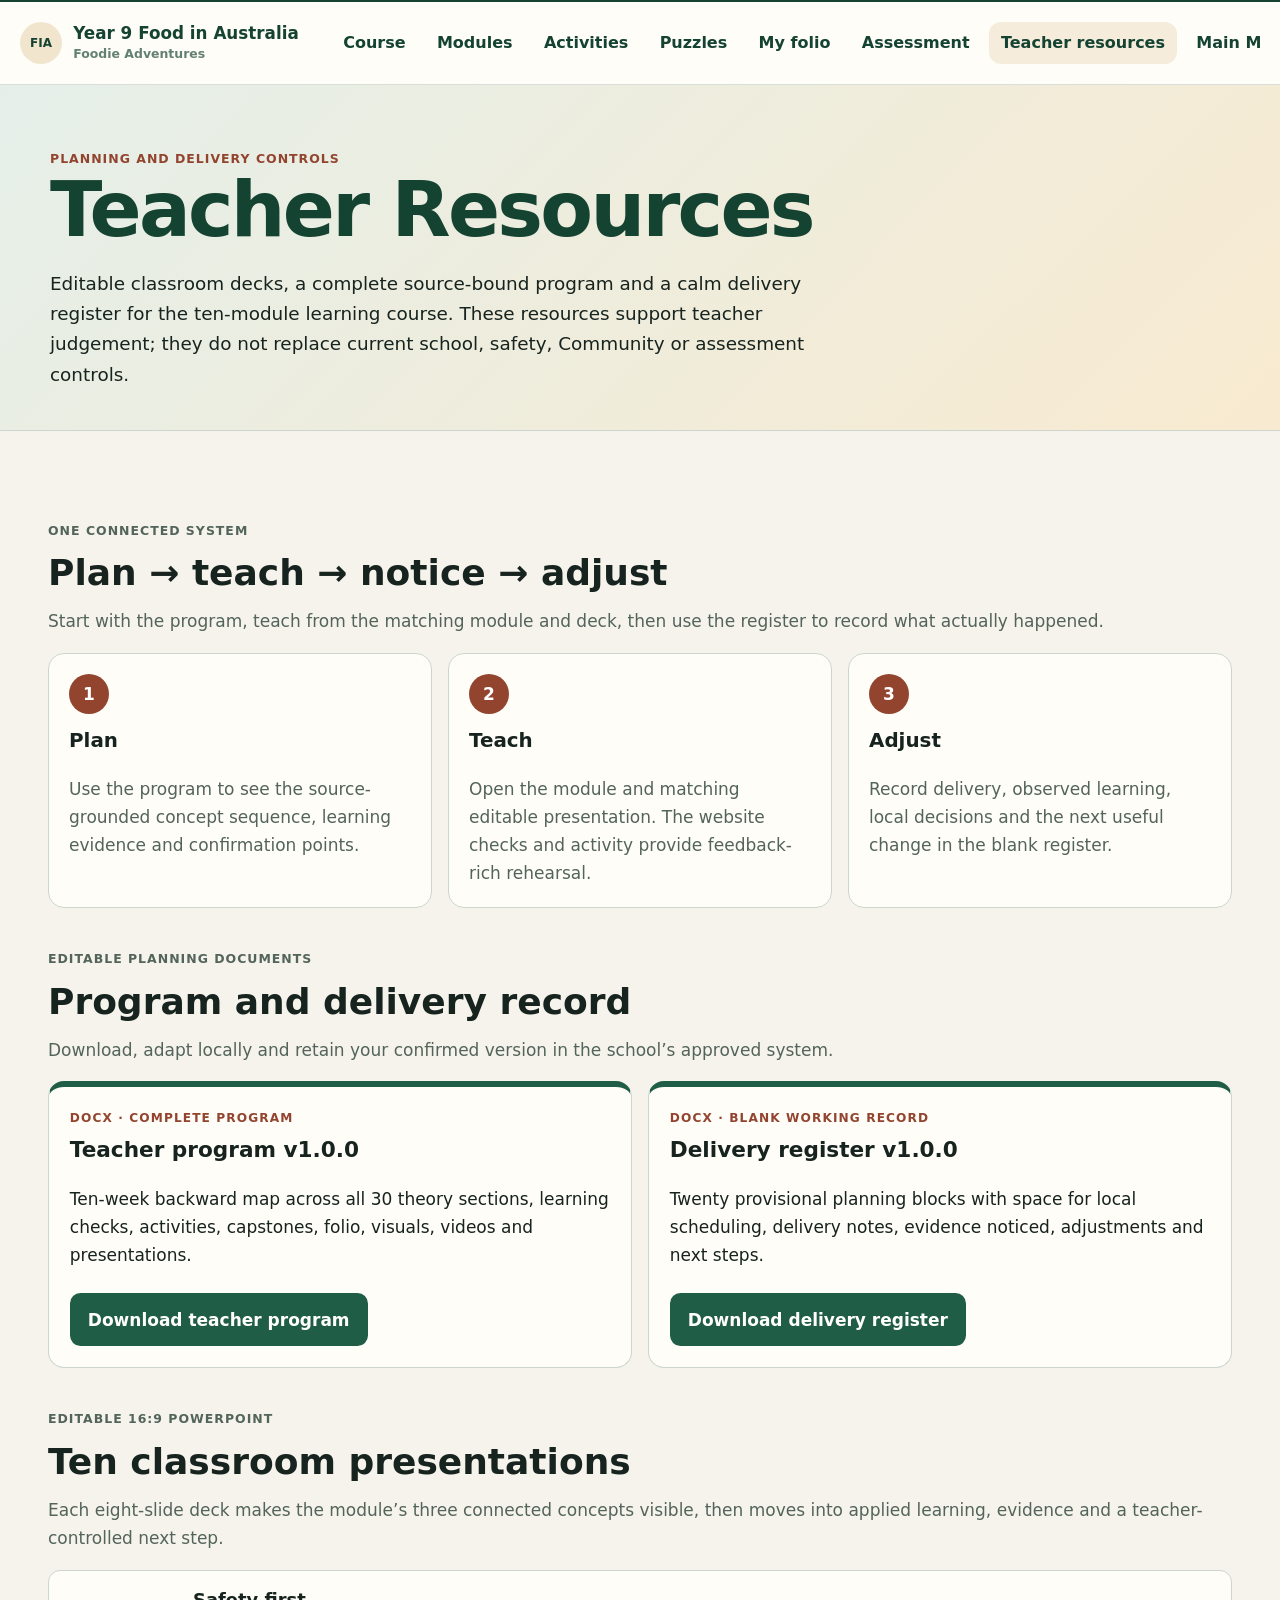
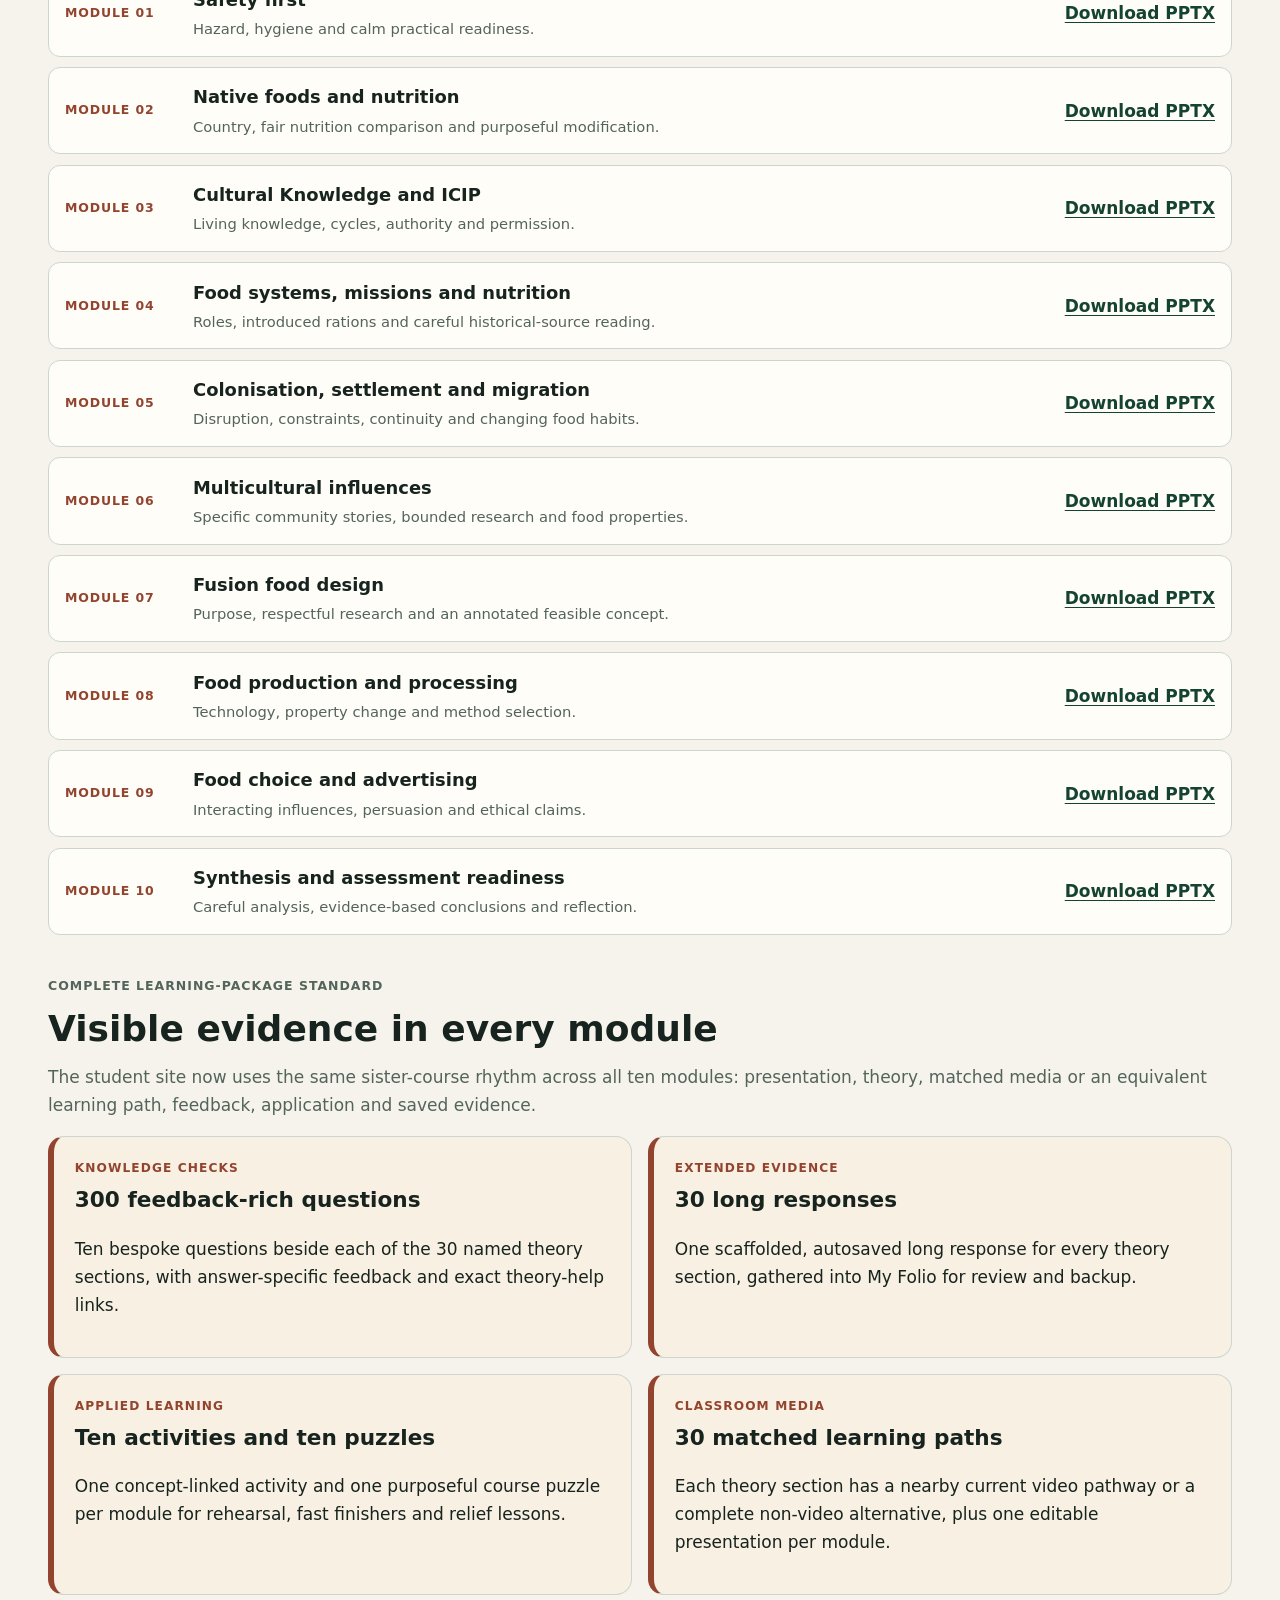
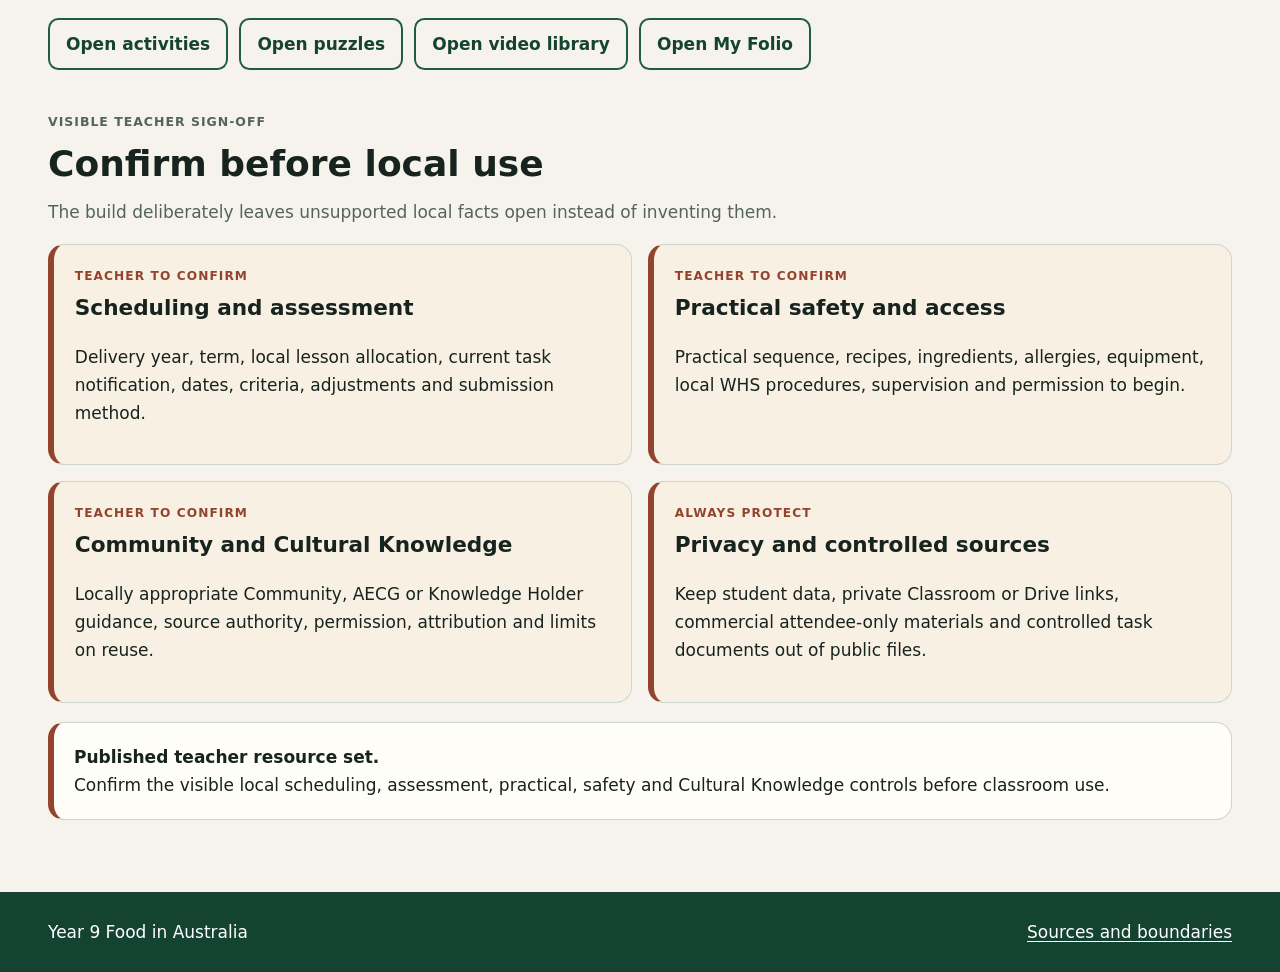
==== teacher-resources.html @ 341c5879 "Publish Year 9 Food in Australia guided course" ====
<!doctype html>
<html lang="en-AU">
<head>
  <meta charset="utf-8">
  <meta name="viewport" content="width=device-width, initial-scale=1">
  <meta name="description" content="Editable presentations, teacher program and delivery register for the Year 9 Food in Australia learning course.">
  <title>Teacher Resources | Year 9 Food in Australia</title>
  <link rel="stylesheet" href="styles.css">
</head>
<body>
  <a class="skip-link" href="#main">Skip to main content</a>
  <header class="site-header"><div class="header-inner"><a class="brand" href="index.html"><span class="brand-mark" aria-hidden="true">FIA</span><span class="brand-copy"><span data-course-title>Year 9 Food in Australia</span><small data-course-subtitle>Foodie Adventures</small></span></a><span class="build-chip">Published learning course</span></div></header>
  <nav class="site-nav" aria-label="Course navigation"><div class="nav-scroll"><div class="nav-inner"><a href="index.html" data-nav-route="course">Course</a><a href="index.html#modules" data-nav-route="modules">Modules</a><a href="activities.html" data-nav-route="activities">Activities</a><a href="busy-work.html" data-nav-route="puzzles">Puzzles</a><a href="folio.html" data-nav-route="folio">My folio</a><a href="assessment.html" data-nav-route="assessment">Assessment</a><a aria-current="page" href="teacher-resources.html" data-nav-route="teacher">Teacher resources</a><a href="https://stevencowell.github.io/Main-Page/" data-main-menu>Main Menu</a></div></div></nav>
  <main id="main"><div class="page-hero"><div class="wrap">
      <p class="eyebrow">Planning and delivery controls</p>
      <h1>Teacher Resources</h1>
      <p class="lede">Editable classroom decks, a complete source-bound program and a calm delivery register for the ten-module learning course. These resources support teacher judgement; they do not replace current school, safety, Community or assessment controls.</p>
    </div></div><div class="page-shell">

    <section class="section" aria-labelledby="resource-sequence-title">
      <div class="section-heading"><p class="eyebrow">One connected system</p><h2 id="resource-sequence-title">Plan → teach → notice → adjust</h2><p>Start with the program, teach from the matching module and deck, then use the register to record what actually happened.</p></div>
      <div class="source-steps teacher-sequence">
        <article><span>1</span><h3>Plan</h3><p>Use the program to see the source-grounded concept sequence, learning evidence and confirmation points.</p></article>
        <article><span>2</span><h3>Teach</h3><p>Open the module and matching editable presentation. The website checks and activity provide feedback-rich rehearsal.</p></article>
        <article><span>3</span><h3>Adjust</h3><p>Record delivery, observed learning, local decisions and the next useful change in the blank register.</p></article>
      </div>
    </section>

    <section class="section" id="documents" aria-labelledby="documents-title">
      <div class="section-heading"><p class="eyebrow">Editable planning documents</p><h2 id="documents-title">Program and delivery record</h2><p>Download, adapt locally and retain your confirmed version in the school’s approved system.</p></div>
      <div class="resource-feature-grid">
        <article class="resource-feature"><p class="component-label">DOCX · complete program</p><h3>Teacher program v1.0.0</h3><p>Ten-week backward map across all 30 theory sections, learning checks, activities, capstones, folio, visuals, videos and presentations.</p><a class="button" href="resources/teacher/teacher-program-v1.0.0.docx" download>Download teacher program</a></article>
        <article class="resource-feature"><p class="component-label">DOCX · blank working record</p><h3>Delivery register v1.0.0</h3><p>Twenty provisional planning blocks with space for local scheduling, delivery notes, evidence noticed, adjustments and next steps.</p><a class="button" href="resources/teacher/delivery-register-v1.0.0.docx" download>Download delivery register</a></article>
      </div>
    </section>

    <section class="section" id="presentations" aria-labelledby="presentations-title">
      <div class="section-heading"><p class="eyebrow">Editable 16:9 PowerPoint</p><h2 id="presentations-title">Ten classroom presentations</h2><p>Each eight-slide deck makes the module’s three connected concepts visible, then moves into applied learning, evidence and a teacher-controlled next step.</p></div>
      <div class="resource-list">
        <article><span>Module 01</span><div><h3>Safety first</h3><p>Hazard, hygiene and calm practical readiness.</p></div><a href="resources/presentations/module-01-safety-first.pptx" download>Download PPTX</a></article>
        <article><span>Module 02</span><div><h3>Native foods and nutrition</h3><p>Country, fair nutrition comparison and purposeful modification.</p></div><a href="resources/presentations/module-02-native-foods-nutrition.pptx" download>Download PPTX</a></article>
        <article><span>Module 03</span><div><h3>Cultural Knowledge and ICIP</h3><p>Living knowledge, cycles, authority and permission.</p></div><a href="resources/presentations/module-03-cultural-knowledge-icip.pptx" download>Download PPTX</a></article>
        <article><span>Module 04</span><div><h3>Food systems, missions and nutrition</h3><p>Roles, introduced rations and careful historical-source reading.</p></div><a href="resources/presentations/module-04-food-systems-missions-nutrition.pptx" download>Download PPTX</a></article>
        <article><span>Module 05</span><div><h3>Colonisation, settlement and migration</h3><p>Disruption, constraints, continuity and changing food habits.</p></div><a href="resources/presentations/module-05-colonisation-settlement-migration.pptx" download>Download PPTX</a></article>
        <article><span>Module 06</span><div><h3>Multicultural influences</h3><p>Specific community stories, bounded research and food properties.</p></div><a href="resources/presentations/module-06-multicultural-influences.pptx" download>Download PPTX</a></article>
        <article><span>Module 07</span><div><h3>Fusion food design</h3><p>Purpose, respectful research and an annotated feasible concept.</p></div><a href="resources/presentations/module-07-fusion-food-design.pptx" download>Download PPTX</a></article>
        <article><span>Module 08</span><div><h3>Food production and processing</h3><p>Technology, property change and method selection.</p></div><a href="resources/presentations/module-08-food-production-processing.pptx" download>Download PPTX</a></article>
        <article><span>Module 09</span><div><h3>Food choice and advertising</h3><p>Interacting influences, persuasion and ethical claims.</p></div><a href="resources/presentations/module-09-food-choice-advertising.pptx" download>Download PPTX</a></article>
        <article><span>Module 10</span><div><h3>Synthesis and assessment readiness</h3><p>Careful analysis, evidence-based conclusions and reflection.</p></div><a href="resources/presentations/module-10-synthesis-assessment-readiness.pptx" download>Download PPTX</a></article>
      </div>
    </section>

    <section class="section" id="learning-evidence" aria-labelledby="learning-evidence-title">
      <div class="section-heading"><p class="eyebrow">Complete learning-package standard</p><h2 id="learning-evidence-title">Visible evidence in every module</h2><p>The student site now uses the same sister-course rhythm across all ten modules: presentation, theory, matched media or an equivalent learning path, feedback, application and saved evidence.</p></div>
      <div class="teacher-control-grid">
        <article><p class="component-label">Knowledge checks</p><h3>300 feedback-rich questions</h3><p>Ten bespoke questions beside each of the 30 named theory sections, with answer-specific feedback and exact theory-help links.</p></article>
        <article><p class="component-label">Extended evidence</p><h3>30 long responses</h3><p>One scaffolded, autosaved long response for every theory section, gathered into My Folio for review and backup.</p></article>
        <article><p class="component-label">Applied learning</p><h3>Ten activities and ten puzzles</h3><p>One concept-linked activity and one purposeful course puzzle per module for rehearsal, fast finishers and relief lessons.</p></article>
        <article><p class="component-label">Classroom media</p><h3>30 matched learning paths</h3><p>Each theory section has a nearby current video pathway or a complete non-video alternative, plus one editable presentation per module.</p></article>
      </div>
      <div class="actions"><a class="button secondary" href="activities.html">Open activities</a><a class="button secondary" href="busy-work.html">Open puzzles</a><a class="button secondary" href="videos.html">Open video library</a><a class="button secondary" href="folio.html">Open My Folio</a></div>
    </section>

    <section class="section" aria-labelledby="controls-title">
      <div class="section-heading"><p class="eyebrow">Visible teacher sign-off</p><h2 id="controls-title">Confirm before local use</h2><p>The build deliberately leaves unsupported local facts open instead of inventing them.</p></div>
      <div class="teacher-control-grid">
        <article><p class="component-label">Teacher to confirm</p><h3>Scheduling and assessment</h3><p>Delivery year, term, local lesson allocation, current task notification, dates, criteria, adjustments and submission method.</p></article>
        <article><p class="component-label">Teacher to confirm</p><h3>Practical safety and access</h3><p>Practical sequence, recipes, ingredients, allergies, equipment, local WHS procedures, supervision and permission to begin.</p></article>
        <article><p class="component-label">Teacher to confirm</p><h3>Community and Cultural Knowledge</h3><p>Locally appropriate Community, AECG or Knowledge Holder guidance, source authority, permission, attribution and limits on reuse.</p></article>
        <article><p class="component-label">Always protect</p><h3>Privacy and controlled sources</h3><p>Keep student data, private Classroom or Drive links, commercial attendee-only materials and controlled task documents out of public files.</p></article>
      </div>
    </section>

    <div class="notice teacher"><strong>Published teacher resource set.</strong> Confirm the visible local scheduling, assessment, practical, safety and Cultural Knowledge controls before classroom use.</div>
  </div></main>
  <footer class="site-footer"><div class="footer-inner"><span data-course-title>Year 9 Food in Australia</span><a href="sources.html">Sources and boundaries</a></div></footer>
  <script src="data/course-config.js"></script><script src="storage.js"></script><script src="shared.js"></script>
</body>
</html>
---- styles.css ----
:root {
  color-scheme: light;
  --ink: #17231e;
  --muted: #53645b;
  --forest: #205d46;
  --forest-dark: #154332;
  --rust: #93442f;
  --sand: #f1e5ce;
  --paper: #fffdf8;
  --canvas: #f6f3ec;
  --line: #cdd5cf;
  --focus: #005fcc;
  --danger: #8b2430;
  --shadow: 0 12px 34px rgba(23, 35, 30, 0.1);
  --radius: 1rem;
  --content: 74rem;
}

* { box-sizing: border-box; }

html {
  scroll-behavior: smooth;
  background: var(--canvas);
}

body {
  margin: 0;
  color: var(--ink);
  background: var(--canvas);
  font-family: Inter, Aptos, "Segoe UI", system-ui, sans-serif;
  font-size: 17px;
  line-height: 1.65;
}

a { color: var(--forest-dark); text-underline-offset: 0.18em; }
a:hover { text-decoration-thickness: 0.16em; }

:focus-visible {
  outline: 3px solid var(--focus);
  outline-offset: 3px;
}

.skip-link {
  position: fixed;
  z-index: 100;
  top: 0.5rem;
  left: 0.5rem;
  padding: 0.7rem 1rem;
  color: #fff;
  background: var(--forest-dark);
  border-radius: 0.5rem;
  transform: translateY(-160%);
}

.skip-link:focus { transform: translateY(0); }

.site-header {
  color: #fff;
  background: linear-gradient(118deg, var(--forest-dark), var(--forest) 62%, #47715d);
  border-bottom: 4px solid var(--rust);
}

.header-inner,
.nav-inner,
.page-shell,
.footer-inner {
  width: min(calc(100% - 2rem), var(--content));
  margin-inline: auto;
}

.header-inner {
  min-height: 5.8rem;
  display: flex;
  align-items: center;
  justify-content: space-between;
  gap: 1.25rem;
  padding-block: 0.9rem;
}

.brand {
  display: inline-flex;
  align-items: center;
  gap: 0.85rem;
  color: inherit;
  text-decoration: none;
  font-weight: 780;
}

.brand-mark {
  width: 3rem;
  height: 3rem;
  display: grid;
  place-items: center;
  flex: 0 0 auto;
  color: var(--forest-dark);
  background: var(--sand);
  border-radius: 50%;
  letter-spacing: -0.04em;
}

.brand-copy { display: grid; line-height: 1.15; }
.brand-copy small { margin-top: 0.3rem; font-weight: 550; opacity: 0.9; }

.build-chip {
  display: inline-flex;
  align-items: center;
  min-height: 2.4rem;
  padding: 0.35rem 0.75rem;
  color: #fff;
  background: rgba(0, 0, 0, 0.22);
  border: 1px solid rgba(255, 255, 255, 0.45);
  border-radius: 99rem;
  font-size: 0.86rem;
  font-weight: 720;
}

.site-nav {
  position: sticky;
  z-index: 20;
  top: 0;
  background: var(--paper);
  border-bottom: 1px solid var(--line);
}

.nav-scroll { overflow-x: auto; scrollbar-width: thin; }
.nav-inner { display: flex; align-items: stretch; min-width: max-content; }

.nav-inner a {
  min-height: 3rem;
  display: inline-flex;
  align-items: center;
  padding: 0.65rem 0.8rem;
  color: var(--ink);
  text-decoration: none;
  font-size: 0.93rem;
  font-weight: 700;
  border-bottom: 3px solid transparent;
}

.nav-inner a:hover,
.nav-inner a[aria-current="page"] {
  color: var(--forest-dark);
  background: #edf3ef;
  border-bottom-color: var(--rust);
}

.page-shell { padding-block: 3rem 4.5rem; }

.hero,
.page-intro {
  padding: clamp(1.4rem, 4vw, 3rem);
  background: var(--paper);
  border: 1px solid var(--line);
  border-radius: calc(var(--radius) + 0.3rem);
  box-shadow: var(--shadow);
}

.hero { display: grid; grid-template-columns: minmax(0, 1.5fr) minmax(16rem, 0.8fr); gap: 2rem; align-items: center; }
.hero h1,
.page-intro h1 { margin: 0.15rem 0 0.8rem; font-size: clamp(2.1rem, 6vw, 4.4rem); line-height: 1.02; letter-spacing: -0.045em; }
.page-intro h1 { font-size: clamp(2rem, 5vw, 3.6rem); }
.hero p,
.page-intro p { max-width: 68ch; }

.eyebrow,
.module-number,
.slot-label {
  margin: 0;
  color: var(--rust);
  font-size: 0.78rem;
  font-weight: 820;
  letter-spacing: 0.08em;
  text-transform: uppercase;
}

.foundation-status {
  padding: 1.2rem;
  background: var(--sand);
  border: 1px solid #d8bf94;
  border-radius: var(--radius);
}

.foundation-status h2 { margin-top: 0; font-size: 1.2rem; }

.button,
.route-links a {
  min-height: 2.75rem;
  display: inline-flex;
  align-items: center;
  justify-content: center;
  padding: 0.65rem 1rem;
  color: #fff;
  background: var(--forest);
  border: 2px solid var(--forest);
  border-radius: 0.65rem;
  font-weight: 750;
  text-decoration: none;
}

.button.secondary { color: var(--forest-dark); background: transparent; }
.button:hover,
.route-links a:hover { background: var(--forest-dark); border-color: var(--forest-dark); }
.button.secondary:hover { color: #fff; }

.hero-actions { display: flex; flex-wrap: wrap; gap: 0.7rem; margin-top: 1.4rem; }
.section { margin-top: 2.6rem; }
.section-heading { margin-bottom: 1.1rem; }
.section-heading h2 { margin: 0.1rem 0 0.3rem; font-size: clamp(1.55rem, 3vw, 2.25rem); }
.section-heading p { margin: 0; color: var(--muted); }

.card-grid,
.module-grid,
.integration-grid {
  display: grid;
  grid-template-columns: repeat(3, minmax(0, 1fr));
  gap: 1rem;
}

.module-grid { grid-template-columns: repeat(2, minmax(0, 1fr)); }
.integration-grid { grid-template-columns: repeat(2, minmax(0, 1fr)); }

.card,
.module-card,
.integration-slot,
.notice {
  min-width: 0;
  padding: 1.25rem;
  background: var(--paper);
  border: 1px solid var(--line);
  border-radius: var(--radius);
}

.card h3,
.module-card h3,
.integration-slot h2 { margin: 0.25rem 0 0.45rem; line-height: 1.25; }
.module-card a { font-weight: 760; }
.placeholder-copy { color: var(--muted); font-style: italic; }
.module-card { display: flex; flex-direction: column; border-top: 0.35rem solid var(--forest); }
.module-card h3 { font-size: 1.35rem; }
.module-section-list { flex: 1; margin: 0.55rem 0 0.9rem; padding-left: 1.2rem; color: var(--muted); }
.module-section-list li + li { margin-top: 0.25rem; }
.module-card-meta { margin-top: auto; color: var(--muted); font-size: 0.86rem; }
.card-link { align-self: flex-start; margin-top: 0.35rem; }

.integration-slot {
  border-left: 0.42rem solid var(--rust);
  background: repeating-linear-gradient(-45deg, #fffdf8, #fffdf8 14px, #faf5ea 14px, #faf5ea 28px);
}

.integration-slot h2 { font-size: 1.2rem; }
.integration-slot p { margin-bottom: 0; }

.notice { margin-top: 1.2rem; }
.notice strong { display: block; }
.notice.teacher { border-left: 0.42rem solid var(--rust); }
.notice.danger { color: var(--danger); border-color: #dcadb3; background: #fff4f5; }

.module-shell { display: grid; grid-template-columns: minmax(0, 1fr) minmax(15rem, 0.33fr); gap: 1.4rem; margin-top: 1.5rem; align-items: start; }
.module-aside { position: sticky; top: 4.1rem; }
.module-aside .card + .card { margin-top: 1rem; }
.module-aside ul { padding-left: 1.2rem; }

.route-links {
  display: flex;
  flex-wrap: wrap;
  justify-content: space-between;
  gap: 0.75rem;
  margin-top: 2rem;
}

.route-links a { flex: 1 1 14rem; text-align: center; }

.site-footer {
  color: #fff;
  background: var(--forest-dark);
}

.footer-inner {
  min-height: 5rem;
  display: flex;
  align-items: center;
  justify-content: space-between;
  flex-wrap: wrap;
  gap: 0.8rem 1.5rem;
  padding-block: 1rem;
}

.site-footer a { color: #fff; }

/* Integrated learning package */
.module-hero {
  display: grid;
  grid-template-columns: minmax(0, 1.45fr) minmax(16rem, 0.65fr);
  gap: clamp(1.2rem, 4vw, 3rem);
  align-items: center;
  overflow: hidden;
  padding: clamp(1.5rem, 4vw, 3.4rem);
  color: #fff;
  background:
    radial-gradient(circle at 88% 12%, rgba(241, 229, 206, 0.2), transparent 24rem),
    linear-gradient(125deg, var(--forest-dark), var(--forest) 66%, #587760);
  border-radius: calc(var(--radius) + 0.35rem);
  box-shadow: var(--shadow);
}

.module-hero .eyebrow,
.module-hero .component-label { color: #f6d6a4; }
.module-hero h1 { margin: 0.2rem 0 0.8rem; font-size: clamp(2.3rem, 6vw, 4.8rem); line-height: 0.98; letter-spacing: -0.05em; }
.module-purpose { max-width: 58ch; margin: 0; font-size: clamp(1.05rem, 2vw, 1.3rem); }
.module-hero .button { color: var(--forest-dark); background: var(--sand); border-color: var(--sand); }
.module-hero .button.secondary { color: #fff; background: transparent; border-color: rgba(255, 255, 255, 0.65); }
.module-hero .button:hover { color: #fff; background: var(--rust); border-color: var(--rust); }

.module-path {
  padding: 1.25rem 1.35rem;
  color: var(--ink);
  background: rgba(255, 253, 248, 0.95);
  border-radius: var(--radius);
}
.module-path ol { margin: 0.7rem 0 0; padding-left: 1.25rem; }
.module-path li + li { margin-top: 0.38rem; }

.component-label {
  margin: 0;
  color: var(--rust);
  font-size: 0.76rem;
  font-weight: 830;
  letter-spacing: 0.09em;
  text-transform: uppercase;
}

.section-menu {
  display: grid;
  grid-template-columns: repeat(3, minmax(0, 1fr));
  gap: 0.8rem;
  margin-block: 1.2rem 2rem;
}
.section-menu a {
  display: grid;
  grid-template-columns: 2.25rem minmax(0, 1fr);
  gap: 0.7rem;
  align-items: center;
  min-height: 4.4rem;
  padding: 0.72rem 0.9rem;
  color: var(--ink);
  background: var(--paper);
  border: 1px solid var(--line);
  border-radius: 0.8rem;
  font-weight: 760;
  line-height: 1.25;
  text-decoration: none;
}
.section-menu a:hover { border-color: var(--rust); box-shadow: 0 7px 18px rgba(23, 35, 30, 0.08); }
.section-menu span { display: grid; place-items: center; width: 2.25rem; height: 2.25rem; color: #fff; background: var(--rust); border-radius: 50%; }

.theory-stack { display: grid; gap: 2rem; }
.theory-section {
  scroll-margin-top: 4.25rem;
  overflow: hidden;
  padding: clamp(1.2rem, 4vw, 2.5rem);
  background: var(--paper);
  border: 1px solid var(--line);
  border-radius: calc(var(--radius) + 0.2rem);
  box-shadow: var(--shadow);
}
.theory-heading { display: grid; grid-template-columns: minmax(0, 1fr) minmax(18rem, 0.75fr); gap: 1.5rem; align-items: end; padding-bottom: 1.25rem; border-bottom: 1px solid var(--line); }
.theory-heading h2 { margin: 0.15rem 0 0; font-size: clamp(1.75rem, 4vw, 3rem); line-height: 1.05; letter-spacing: -0.035em; }
.learning-purpose { margin: 0; padding: 0.9rem 1rem; background: #edf3ef; border-left: 0.3rem solid var(--forest); border-radius: 0.55rem; }
.learning-purpose strong { display: block; margin-bottom: 0.25rem; color: var(--forest-dark); font-size: 0.78rem; letter-spacing: 0.07em; text-transform: uppercase; }

.theory-copy { max-width: 72ch; margin: 1.6rem auto 0; }
.theory-copy > p:first-child { font-size: 1.12rem; }
.theory-copy h3 { margin: 1.9rem 0 0.55rem; color: var(--forest-dark); font-size: 1.35rem; line-height: 1.2; }
.theory-copy li + li { margin-top: 0.35rem; }

.worked-example,
.vocabulary,
.section-summary {
  margin-block: 1.6rem;
  padding: 1.2rem 1.3rem;
  border-radius: 0.85rem;
}
.worked-example { background: #f8f0e2; border-left: 0.4rem solid var(--rust); }
.worked-example h3 { margin-top: 0.25rem; }
.example-takeaway { margin-bottom: 0; padding-top: 0.8rem; border-top: 1px solid #d8bf94; }
.vocabulary { background: #edf3ef; border-left: 0.4rem solid var(--forest); }
.vocabulary dl { display: grid; gap: 0.7rem; margin-bottom: 0; }
.vocabulary dl div { display: grid; grid-template-columns: minmax(7rem, 0.28fr) minmax(0, 1fr); gap: 0.8rem; }
.vocabulary dt { color: var(--forest-dark); font-weight: 800; }
.vocabulary dd { margin: 0; }
.section-summary { background: var(--forest-dark); color: #fff; }
.section-summary .component-label { color: #f6d6a4; }
.section-summary ul { margin-bottom: 0; }

.section-visuals { display: grid; grid-template-columns: repeat(2, minmax(0, 1fr)); gap: 0.9rem; margin: 1.4rem 0; }
.learning-visual { margin: 0; overflow: hidden; background: #eff2ee; border: 1px solid var(--line); border-radius: 0.85rem; }
.visual-preview { position: relative; display: block; width: 100%; padding: 0; overflow: hidden; border: 0; background: #e8ebe7; color: var(--forest-dark); cursor: zoom-in; }
.visual-preview:focus-visible { outline: 4px solid var(--rust); outline-offset: -4px; }
.learning-visual img { display: block; width: 100%; aspect-ratio: 16 / 10; object-fit: cover; }
.learning-visual.diagram img { object-fit: contain; background: #fff; }
.visual-open-label { position: absolute; right: 0.65rem; bottom: 0.65rem; padding: 0.42rem 0.7rem; border: 1px solid rgba(255,255,255,0.82); border-radius: 999px; background: rgba(21,67,50,0.94); color: #fff; box-shadow: 0 4px 14px rgba(23,35,30,0.2); font-size: 0.82rem; font-weight: 850; line-height: 1; }
.learning-visual figcaption { padding: 0.7rem 0.85rem; color: var(--muted); font-size: 0.9rem; line-height: 1.45; }
.learning-visual figcaption span { display: block; }
.visual-notice { margin-top: 0.45rem; padding-top: 0.45rem; color: var(--ink); border-top: 1px solid var(--line); font-weight: 650; }

.visual-dialog { width: min(96vw, 96rem); max-width: 96vw; height: min(94vh, 64rem); max-height: 94vh; padding: 0; overflow: hidden; border: 1px solid var(--line); border-radius: 1.1rem; background: var(--paper); color: var(--ink); box-shadow: 0 24px 80px rgba(23,35,30,0.28); }
.visual-dialog::backdrop { background: rgba(9,21,16,0.72); backdrop-filter: blur(3px); }
.visual-dialog-panel { display: flex; flex-direction: column; height: 100%; }
.visual-dialog-toolbar { display: flex; align-items: flex-start; justify-content: space-between; gap: 1.2rem; padding: 1rem 1.2rem; border-bottom: 1px solid var(--line); background: var(--paper); }
.visual-dialog-toolbar h2 { margin: 0.08rem 0 0.2rem; color: var(--forest-dark); font-size: 1.35rem; }
.visual-dialog-toolbar p { margin: 0; max-width: 72ch; color: var(--muted); font-size: 0.9rem; }
.visual-dialog-close { flex: 0 0 auto; min-height: 2.75rem; padding: 0.55rem 0.85rem; border: 2px solid var(--forest-dark); border-radius: 999px; background: #fff; color: var(--forest-dark); font: inherit; font-weight: 850; cursor: pointer; }
.visual-dialog-close span { margin-left: 0.2rem; }
.visual-dialog-close:focus-visible { outline: 4px solid var(--rust); outline-offset: 2px; }
.visual-dialog-scroller { flex: 1 1 auto; min-height: 0; overflow: auto; background: #fff; overscroll-behavior: contain; }
.visual-dialog-scroller:focus-visible { outline: 4px solid var(--rust); outline-offset: -4px; }
.visual-dialog-image { display: block; width: max(100%, 70rem); height: auto; }

.help-grid { display: grid; grid-template-columns: repeat(3, minmax(0, 1fr)); gap: 0.8rem; max-width: 72rem; margin: 1.5rem auto; }
.help-card { padding: 0.85rem 1rem; background: #f8faf7; border: 1px solid var(--line); border-radius: 0.75rem; }
.help-card summary { color: var(--forest-dark); font-weight: 780; cursor: pointer; }
.help-card p:last-child { margin-bottom: 0; }
.misconception + .misconception { padding-top: 0.65rem; border-top: 1px solid var(--line); }

.section-learning-tools { display: grid; grid-template-columns: repeat(2, minmax(0, 1fr)); gap: 1rem; margin-top: 1.5rem; }
.section-learning-tools:empty { display: none; }
.section-bridges { display: grid; grid-template-columns: repeat(2, minmax(0, 1fr)); gap: 0.8rem; margin-top: 1.4rem; }
.section-bridges > div { padding: 1rem; background: var(--canvas); border: 1px solid var(--line); border-radius: 0.75rem; }
.section-bridges span { color: var(--rust); font-size: 0.78rem; font-weight: 820; letter-spacing: 0.07em; text-transform: uppercase; }
.section-bridges p { margin: 0.3rem 0 0; }
.back-to-top { display: inline-block; margin-top: 1.2rem; font-weight: 740; }

.module-action-grid { display: grid; grid-template-columns: repeat(2, minmax(0, 1fr)); gap: 1rem; margin-top: 2rem; }
.action-card { padding: 1.25rem; background: var(--paper); border: 1px solid var(--line); border-radius: var(--radius); }
.action-card h2 { margin: 0.25rem 0 0.4rem; font-size: 1.3rem; }
.action-card .button { margin-top: 0.35rem; }
.teacher-facing { background: #f8f0e2; }

/* Formative checks, applied rehearsal and capstone evidence */
.visually-hidden {
  position: absolute !important;
  width: 1px !important;
  height: 1px !important;
  padding: 0 !important;
  margin: -1px !important;
  overflow: hidden !important;
  clip: rect(0, 0, 0, 0) !important;
  white-space: nowrap !important;
  border: 0 !important;
}

button,
.button-secondary {
  min-height: 2.75rem;
  display: inline-flex;
  align-items: center;
  justify-content: center;
  padding: 0.62rem 0.9rem;
  color: #fff;
  background: var(--forest);
  border: 2px solid var(--forest);
  border-radius: 0.6rem;
  font: inherit;
  font-weight: 750;
  line-height: 1.25;
  text-align: center;
  text-decoration: none;
  cursor: pointer;
}

button:hover,
.button-secondary:hover { color: #fff; background: var(--forest-dark); border-color: var(--forest-dark); }
button:disabled { cursor: not-allowed; opacity: 0.52; }
.button-secondary { color: var(--forest-dark); background: transparent; }

.learning-check,
.capstone-evidence,
.applied-activity {
  min-width: 0;
  padding: clamp(1rem, 3vw, 1.5rem);
  background: #fff;
  border: 1px solid var(--line);
  border-radius: 0.9rem;
}

.learning-check { width: min(100%, 72ch); margin-inline: auto; background: #f8faf7; }
.learning-check h3,
.capstone-evidence h3,
.applied-activity h2 { margin: 0.22rem 0 0.55rem; line-height: 1.2; }
.learning-check fieldset,
.activity-task fieldset { min-width: 0; margin: 1rem 0; padding: 0; border: 0; }

.choice-row {
  display: flex;
  gap: 0.7rem;
  align-items: flex-start;
  margin: 0.45rem 0;
  padding: 0.72rem;
  background: #fff;
  border: 1px solid #d6dfdc;
  border-radius: 0.55rem;
  cursor: pointer;
}
.choice-row input { min-width: 1.25rem; min-height: 1.25rem; margin-top: 0.2rem; }

.check-actions,
.activity-actions {
  display: flex;
  flex-wrap: wrap;
  gap: 0.7rem;
  align-items: center;
  margin-top: 1rem;
}

.feedback,
.evidence-boundary,
.low-tech {
  margin-top: 1rem;
  padding: 0.82rem;
  border-radius: 0.58rem;
}
.feedback.success,
.item-feedback.success { background: #e8f5ef; }
.feedback.review,
.item-feedback.review { background: #fff3d8; }
.evidence-boundary { background: #f3efe3; }
.low-tech { border: 1px dashed #7d918b; }
.save-state,
.task-status,
.item-feedback { margin: 0.5rem 0 0; color: var(--muted); }

.module-learning-studio,
.module-evidence-studio {
  margin-top: 2rem;
  padding: clamp(1.1rem, 3vw, 2rem);
  background: var(--paper);
  border: 1px solid var(--line);
  border-radius: calc(var(--radius) + 0.2rem);
  box-shadow: var(--shadow);
}
.module-learning-studio { border-top: 0.4rem solid var(--rust); }
.module-evidence-studio { border-top: 0.4rem solid var(--forest); }
.learning-studio-heading { max-width: 72ch; margin-bottom: 1rem; }
.learning-studio-heading h2 { margin: 0.2rem 0 0.35rem; font-size: clamp(1.55rem, 3vw, 2.3rem); }
.learning-studio-heading p:last-child { margin-bottom: 0; color: var(--muted); }
.module-evidence-grid { display: grid; gap: 1rem; }

.capstone-evidence { background: #f8faf7; }
.capstone-evidence label { display: block; margin-top: 1rem; color: var(--forest-dark); font-weight: 800; }
.capstone-evidence textarea {
  width: 100%;
  min-height: 13rem;
  margin-top: 0.4rem;
  padding: 0.8rem;
  color: var(--ink);
  background: #fff;
  border: 1px solid #9eada5;
  border-radius: 0.55rem;
  font: inherit;
  line-height: 1.55;
  resize: vertical;
}
.evidence-meta { display: flex; flex-wrap: wrap; justify-content: space-between; gap: 0.4rem 1rem; margin-top: 0.45rem; color: var(--muted); font-size: 0.9rem; }

.applied-activity { margin-top: 1rem; }
.activity-task { margin-top: 1.25rem; padding: 1rem; background: #f5f8f7; border-radius: 0.8rem; }
.classification-grid { display: grid; gap: 0.8rem; }
.classification-item { display: grid; gap: 0.35rem; padding: 0.75rem; background: #fff; border-radius: 0.55rem; }
.classification-item select { width: 100%; min-height: 2.75rem; padding: 0.35rem; font: inherit; }
.sequence-list { display: grid; gap: 0.55rem; padding-left: 1.5rem; }
.sequence-list li { min-height: 3.6rem; padding: 0.7rem; background: #fff; border-radius: 0.55rem; }
.sequence-controls { float: right; display: inline-flex; gap: 0.35rem; margin-left: 0.5rem; }
.sequence-controls button { min-width: 2.75rem; min-height: 2.75rem; padding: 0.35rem; }

.video-library { display: grid; gap: 1.4rem; margin-top: 2rem; }
.video-module-group { scroll-margin-top: 5rem; overflow: hidden; background: var(--paper); border: 1px solid var(--line); border-radius: calc(var(--radius) + 0.15rem); box-shadow: var(--shadow); }
.video-module-group > summary { display: flex; gap: 1rem; align-items: center; justify-content: space-between; padding: 1rem 1.25rem; color: var(--forest-dark); background: #edf3ef; cursor: pointer; list-style: none; }
.video-module-group > summary::-webkit-details-marker { display: none; }
.video-module-group > summary::after { content: "+"; flex: 0 0 auto; font-size: 1.5rem; font-weight: 850; }
.video-module-group[open] > summary::after { content: "−"; }
.video-module-group > summary > span:first-child { display: grid; gap: 0.2rem; }
.video-module-group > summary > span:last-child { color: var(--muted); font-size: 0.86rem; font-weight: 760; }
.video-module-body { display: grid; gap: 1rem; padding: 1rem; }
.video-card { scroll-margin-top: 4.2rem; overflow: hidden; background: var(--paper); border: 1px solid var(--line); border-radius: calc(var(--radius) + 0.15rem); box-shadow: var(--shadow); }
.video-card-heading { display: flex; justify-content: space-between; gap: 1rem; align-items: end; padding: 1.25rem 1.4rem; background: #edf3ef; border-bottom: 1px solid var(--line); }
.video-card-heading h2 { max-width: 30ch; margin: 0.2rem 0 0; font-size: clamp(1.35rem, 3vw, 2rem); line-height: 1.12; }
.video-source { display: grid; justify-items: end; flex: 0 0 auto; margin: 0; color: var(--muted); font-size: 0.88rem; }
.video-card-grid { display: grid; grid-template-columns: minmax(18rem, 0.8fr) minmax(0, 1.2fr); gap: 1.3rem; padding: 1.4rem; }
.video-poster { position: relative; align-self: start; overflow: hidden; aspect-ratio: 16 / 9; background: #101713; border-radius: 0.8rem; }
.video-poster img,
.video-poster iframe { display: block; width: 100%; height: 100%; border: 0; object-fit: cover; }
.pathway-visual img { object-fit: contain; background: var(--canvas); }
.pathway-visual-label { position: absolute; inset: auto 0 0; padding: 0.55rem 0.7rem; color: #fff; background: rgba(21, 67, 50, 0.9); font-size: 0.82rem; font-weight: 780; text-align: center; }
.video-poster button { position: absolute; inset: 0; display: flex; flex-direction: column; gap: 0.25rem; align-items: center; justify-content: center; width: 100%; color: #fff; background: linear-gradient(rgba(0,0,0,0.18), rgba(0,0,0,0.58)); border: 0; font: inherit; font-weight: 780; cursor: pointer; }
.video-poster button:hover { background: linear-gradient(rgba(21,67,50,0.12), rgba(21,67,50,0.82)); }
.play-symbol { display: grid; place-items: center; width: 3.5rem; height: 3.5rem; padding-left: 0.2rem; background: var(--rust); border-radius: 50%; font-size: 1.35rem; box-shadow: 0 5px 18px rgba(0,0,0,0.25); }
.video-exception { display: flex; gap: 0.6rem; align-items: center; justify-content: center; align-self: start; aspect-ratio: 16 / 9; padding: 1rem; color: #fff; background: linear-gradient(135deg, var(--forest-dark), var(--rust)); border-radius: 0.8rem; }
.video-exception span { padding: 0.45rem 0.65rem; background: rgba(255,255,255,0.14); border: 1px solid rgba(255,255,255,0.35); border-radius: 99rem; font-weight: 760; }
.video-learning-copy { min-width: 0; }
.purpose-line { margin-top: 0; font-size: 1.04rem; }
.purpose-line strong { color: var(--forest-dark); }
.viewing-sequence { display: grid; grid-template-columns: repeat(3, minmax(0, 1fr)); gap: 0.65rem; padding: 0; list-style: none; }
.viewing-sequence li { padding: 0.8rem; background: var(--canvas); border: 1px solid var(--line); border-radius: 0.65rem; }
.viewing-sequence strong { display: block; margin-bottom: 0.25rem; color: var(--rust); font-size: 0.77rem; letter-spacing: 0.07em; text-transform: uppercase; }
.video-alternative { padding: 0.75rem 0.9rem; background: #f8f0e2; border-left: 0.3rem solid var(--rust); border-radius: 0.6rem; }
.video-alternative summary { font-weight: 780; cursor: pointer; }
.video-alternative p { margin-bottom: 0; }
.media-workflow { margin-bottom: 0; padding-left: 1.25rem; }
.media-workflow li + li { margin-top: 0.4rem; }
.video-note { color: var(--muted); font-size: 0.88rem; }
.video-actions { display: flex; flex-wrap: wrap; gap: 0.65rem 1rem; }
.video-actions a { font-weight: 760; }

.source-steps { display: grid; grid-template-columns: repeat(3, minmax(0, 1fr)); gap: 1rem; }
.source-steps article { position: relative; padding: 1.25rem; background: var(--paper); border: 1px solid var(--line); border-radius: var(--radius); }
.source-steps article > span { display: grid; place-items: center; width: 2.5rem; height: 2.5rem; color: #fff; background: var(--rust); border-radius: 50%; font-weight: 850; }
.source-steps h3 { margin: 0.7rem 0 0.35rem; }
.source-steps p { margin-bottom: 0; color: var(--muted); }
.boundary-grid { display: grid; grid-template-columns: repeat(2, minmax(0, 1fr)); gap: 1rem; }
.boundary-card { padding: 1.3rem; background: var(--paper); border: 1px solid var(--line); border-top: 0.38rem solid var(--forest); border-radius: var(--radius); }
.boundary-card.cultural { border-top-color: var(--rust); background: #f8f0e2; }
.boundary-card h2 { margin: 0.25rem 0 0.5rem; font-size: 1.35rem; }
.boundary-card ul { margin-bottom: 0; padding-left: 1.2rem; }
.source-list { display: grid; gap: 0.7rem; padding: 0; list-style: none; }
.source-list li { display: grid; gap: 0.2rem; padding: 1rem 1.1rem; background: var(--paper); border: 1px solid var(--line); border-radius: 0.75rem; }
.source-list a { font-weight: 780; }
.source-list span { color: var(--muted); }

.resource-feature-grid,
.teacher-control-grid {
  display: grid;
  grid-template-columns: repeat(2, minmax(0, 1fr));
  gap: 1rem;
}
.resource-feature,
.teacher-control-grid article {
  min-width: 0;
  padding: 1.3rem;
  background: var(--paper);
  border: 1px solid var(--line);
  border-radius: var(--radius);
}
.resource-feature { border-top: 0.38rem solid var(--forest); }
.resource-feature h3,
.teacher-control-grid h3 { margin: 0.25rem 0 0.45rem; font-size: 1.35rem; }
.resource-feature .button { margin-top: 0.45rem; }
.teacher-control-grid article { background: #f8f0e2; border-left: 0.38rem solid var(--rust); }

.resource-list { display: grid; gap: 0.65rem; }
.resource-list article {
  display: grid;
  grid-template-columns: 7rem minmax(0, 1fr) auto;
  gap: 1rem;
  align-items: center;
  padding: 0.9rem 1rem;
  background: var(--paper);
  border: 1px solid var(--line);
  border-radius: 0.75rem;
}
.resource-list article > span { color: var(--rust); font-size: 0.78rem; font-weight: 830; letter-spacing: 0.07em; text-transform: uppercase; }
.resource-list h3 { margin: 0; font-size: 1.12rem; }
.resource-list p { margin: 0.16rem 0 0; color: var(--muted); font-size: 0.92rem; }
.resource-list a { font-weight: 780; }

/* Course-family homepage composition */
.wrap {
  width: min(1180px, calc(100% - 2rem));
  margin-inline: auto;
}

.lede {
  max-width: 68ch;
  font-size: 1.15rem;
}

.actions {
  display: flex;
  flex-wrap: wrap;
  gap: .7rem;
  margin-top: 1.4rem;
}

.save-note {
  color: #fff;
  background: var(--forest-dark);
}

.save-note .wrap {
  display: flex;
  gap: .75rem;
  align-items: center;
  padding-block: 1rem;
}

.save-note strong { color: #f6d6a4; }

.course-progress-band { padding: 2rem 0; background: #e7efe9; border-bottom: 1px solid var(--line); }
.course-progress-card { display: grid; grid-template-columns: minmax(0, 1.5fr) minmax(16rem, .7fr); gap: 2rem; align-items: center; }
.course-progress-card h2 { margin: .2rem 0 .5rem; }
.course-progress-actions { display: grid; gap: .9rem; }
.course-progress-actions .button { text-align: center; }
.module-card-progress { margin: .8rem 0; color: var(--forest); font-size: .9rem; font-weight: 800; }

.module-pathway-section,
.food-feature-band,
.folio-cta {
  padding-block: 4.5rem;
}

.soft { background: #edf3ef; }

.module-pathway-section h2,
.food-feature-band h2,
.folio-cta h2 {
  margin: 0 0 .8rem;
  color: var(--forest-dark);
  font-size: clamp(1.8rem, 4vw, 3rem);
  line-height: 1.15;
  letter-spacing: -.025em;
}

.module-pathway-section > .wrap > .lede,
.folio-cta .lede { color: var(--muted); }

.feature-grid {
  display: grid;
  grid-template-columns: 1.1fr .9fr;
  gap: clamp(1.5rem, 4vw, 3.5rem);
  align-items: center;
}

.food-feature-band {
  color: #fff;
  background: var(--rust);
}

.food-feature-band .eyebrow { color: #fff0c9; }
.food-feature-band h2 { color: #fff; }
.food-feature-band p { max-width: 62ch; }

.feature-figure {
  margin: 0;
  overflow: hidden;
  background: var(--paper);
  border-radius: var(--radius);
  box-shadow: var(--shadow);
}

.feature-image {
  display: block;
  width: 100%;
  aspect-ratio: 3 / 2;
  object-fit: cover;
}

.feature-figure figcaption {
  padding: .75rem .9rem;
  color: var(--muted);
  font-size: .85rem;
  line-height: 1.45;
}

.food-feature-band .button.secondary {
  color: var(--forest-dark);
  background: #fff;
  border-color: #fff;
  border-radius: 999px;
}

.food-feature-band .button.secondary:hover {
  color: #fff;
  background: var(--forest-dark);
  border-color: var(--forest-dark);
}

.folio-cta { background: var(--canvas); }
.folio-cta .button { border-radius: 999px; }

/* Riv Burger sister-site module, learning and puzzle geometry */
.page-hero {
  padding: 4rem 0 2.5rem;
  background: linear-gradient(135deg, #e5efe9, #f8ead0);
  border-bottom: 1px solid var(--line);
}

.page-hero h1 {
  margin: 0 0 1rem;
  color: var(--forest-dark);
  font-size: clamp(2.5rem, 6vw, 4.8rem);
  line-height: 1.05;
  letter-spacing: -.035em;
}

.page-hero .lede { margin-bottom: 0; }
.module-course-section { padding-block: 4.5rem; }

.module-layout {
  display: grid;
  grid-template-columns: minmax(0, 1fr) 290px;
  gap: 2rem;
  align-items: start;
}

.module-main { min-width: 0; }
.module-main > .notice { margin-block: 2rem 0; }
.module-aside { top: 6rem; }
.module-aside h2 { margin-top: 0; font-size: 1.65rem; }
.module-aside h3 { margin: 1.35rem 0 .55rem; }
.module-aside ol { padding-left: 1.35rem; }
.module-aside li + li { margin-top: .45rem; }
.module-aside hr { margin: 1.25rem 0; border: 0; border-top: 1px solid var(--line); }

.module-presentation {
  display: grid;
  grid-template-columns: minmax(0, 1fr) auto;
  gap: 1.5rem;
  align-items: center;
  margin: 0 0 2rem;
  padding: 1.35rem;
  background: linear-gradient(135deg, #e5efe9, #fff3d8);
  border: 2px solid #b8cdbf;
  border-left: .55rem solid var(--forest);
  border-radius: calc(var(--radius) + .2rem);
  box-shadow: var(--shadow);
}

.module-presentation h2 { margin: 0 0 .55rem; font-size: clamp(1.65rem, 3vw, 2.2rem); }
.module-presentation p { max-width: 66ch; }
.module-presentation > div > :last-child { margin-bottom: 0; }
.presentation-download { white-space: nowrap; border-radius: 999px; }
.module-activity-pathway { display: grid; grid-template-columns: minmax(0, 1.4fr) auto; gap: 1.5rem; align-items: center; margin: 2rem 0; padding: 1.4rem; background: #e7efe9; border: 1px solid #b9cdc3; border-left: .42rem solid var(--forest); border-radius: var(--radius); }
.module-activity-pathway h2 { margin: .2rem 0 .5rem; }
.module-activity-pathway .button { min-width: 14rem; text-align: center; }

.module-review-checklist {
  scroll-margin-top: 6rem;
  margin: 2rem 0;
  padding: clamp(1.15rem, 3vw, 1.8rem);
  background: linear-gradient(135deg, #fffaf0, #f2f7f3);
  border: 1px solid #c7d6cc;
  border-top: .5rem solid var(--rust);
  border-radius: calc(var(--radius) + .2rem);
  box-shadow: var(--shadow);
}
.module-review-heading { max-width: 72ch; }
.module-review-heading h2 { margin: .2rem 0 .45rem; font-size: clamp(1.6rem, 3vw, 2.25rem); }
.module-review-total { margin: .9rem 0 0; padding: .75rem .9rem; color: var(--forest-dark); background: #fff; border-left: .35rem solid var(--forest); border-radius: .55rem; font-weight: 800; }
.module-review-grid { display: grid; grid-template-columns: repeat(3, minmax(0, 1fr)); gap: .9rem; margin: 1.2rem 0; padding: 0; list-style: none; }
.module-review-grid li { min-width: 0; }
.module-review-link {
  display: flex;
  min-height: 100%;
  flex-direction: column;
  gap: .38rem;
  padding: 1rem;
  color: var(--ink);
  background: #fff;
  border: 2px solid #bfd0c4;
  border-radius: .85rem;
  text-decoration: none;
}
.module-review-link:hover,
.module-review-link:focus-visible { color: var(--forest-dark); border-color: var(--forest); background: #f5f9f6; }
.module-review-link:focus-visible { outline: 4px solid var(--rust); outline-offset: 2px; }
.module-review-number { color: var(--rust); font-size: .78rem; font-weight: 850; letter-spacing: .06em; text-transform: uppercase; }
.module-review-link strong { color: var(--forest-dark); line-height: 1.25; }
.module-review-link small { margin-top: auto; padding-top: .55rem; color: var(--muted); border-top: 1px solid var(--line); }

.theory-block {
  scroll-margin-top: 6rem;
  margin: 1rem 0;
  padding: clamp(1.2rem, 4vw, 2rem);
  overflow: hidden;
  background: var(--paper);
  border: 1px solid var(--line);
  border-radius: calc(var(--radius) + .2rem);
  box-shadow: var(--shadow);
}

.theory-block .theory-copy { margin-top: 1.6rem; }

.teaching-visual {
  margin: 1rem 0 2rem;
  padding: .85rem;
  overflow: hidden;
  background: var(--paper);
  border: 1px solid var(--line);
  border-radius: calc(var(--radius) + .2rem);
  box-shadow: var(--shadow);
}

.teaching-visual .visual-preview { border-radius: .8rem; }
.teaching-visual img {
  display: block;
  width: 100%;
  max-height: 520px;
  object-fit: contain;
  background: var(--canvas);
}
.teaching-visual figcaption { padding: .85rem .35rem .2rem; color: var(--muted); }
.teaching-visual figcaption span { display: block; }

.video-learning {
  display: grid;
  grid-template-columns: minmax(0, .88fr) minmax(300px, 1.12fr);
  gap: 1.25rem;
  align-items: center;
  margin: 0 0 2.5rem;
  padding: 1.15rem;
  background: #fff5d9;
  border: 1px solid #dfca87;
  border-left: .5rem solid #c58b22;
  border-radius: calc(var(--radius) + .2rem);
  box-shadow: var(--shadow);
}

.video-learning h3 { margin: 0 0 .45rem; }
.watch-for { padding: .75rem .85rem; background: rgba(255,255,255,.78); border-radius: .75rem; }
.video-frame { position: relative; overflow: hidden; width: 100%; aspect-ratio: 16 / 9; background: #17231b; border-radius: .85rem; }
.video-frame iframe { width: 100%; height: 100%; border: 0; }
.video-launch { position: relative; display: block; width: 100%; height: 100%; padding: 0; overflow: hidden; border: 0; border-radius: .85rem; background: #17231b; color: #fff; }
.video-launch img { width: 100%; height: 100%; object-fit: cover; opacity: .86; }
.video-launch:hover img,
.video-launch:focus-visible img { opacity: .68; transform: scale(1.025); }
.video-play { position: absolute; inset: 50% auto auto 50%; display: grid; place-items: center; width: 4rem; height: 4rem; padding-left: .25rem; transform: translate(-50%,-50%); border-radius: 50%; background: var(--rust); box-shadow: 0 8px 25px rgba(0,0,0,.28); font-size: 1.6rem; }
.video-launch-label { position: absolute; inset: auto 0 0; padding: .65rem; background: linear-gradient(transparent,rgba(0,0,0,.82)); font-weight: 850; text-align: center; }
.video-fallback { margin: .55rem 0 0; text-align: right; font-weight: 780; }
.media-equivalent { overflow: hidden; padding: 1rem; background: #fff; border: 1px solid var(--line); border-radius: .85rem; }
.media-equivalent img { width: 100%; max-height: 260px; margin-bottom: .8rem; object-fit: contain; background: var(--canvas); border-radius: .6rem; }
.media-equivalent p { margin-top: 0; }
.media-equivalent ol { padding-left: 1.3rem; }

.section-learning {
  margin: 1rem 0 2.5rem;
  overflow: hidden;
  scroll-margin-top: 6rem;
  background: #f7f8f4;
  border: 2px solid #c4d5c9;
  border-radius: calc(var(--radius) + .2rem);
}

.section-learning > summary {
  display: flex;
  gap: 1rem;
  align-items: center;
  justify-content: space-between;
  padding: 1rem 1.2rem;
  color: var(--forest-dark);
  background: #e4efe8;
  cursor: pointer;
  list-style: none;
}
.section-learning > summary::-webkit-details-marker { display: none; }
.section-learning > summary::before { content: "+"; display: grid; flex: 0 0 auto; place-items: center; width: 2rem; height: 2rem; color: #fff; background: var(--forest); border-radius: 50%; font-weight: 900; }
.section-learning[open] > summary::before { content: "−"; }
.section-learning > summary span { font-weight: 850; }
.section-learning > summary strong { color: var(--rust); font-size: .9rem; text-align: right; }
.section-learning-body { padding: 1.25rem; }
.section-evidence { margin-top: 2rem; padding: 1.1rem; background: #fff; border-left: .45rem solid #c58b22; border-radius: .85rem; }

.question-list { display: grid; gap: .45rem; }
.question { min-width: 0; margin: 1.1rem 0; padding: 0; border: 0; }
.question legend { margin-bottom: .6rem; color: var(--forest-dark); font-weight: 800; }
.option {
  display: flex;
  gap: .65rem;
  align-items: flex-start;
  margin: .45rem 0;
  padding: .65rem;
  background: #fff;
  border: 1px solid #d6dfdc;
  border-radius: .55rem;
  cursor: pointer;
}
.option:hover { border-color: var(--forest); background: #f5f9f6; }
.option input { flex: 0 0 auto; width: 1.2rem; height: 1.2rem; margin-top: .2rem; }
.feedback:empty { min-height: 1.5rem; padding: 0; }
.feedback.good { color: #185f37; background: #e7f5ec; }
.feedback.try { color: #8b2e22; background: #fff0e8; }
.fine { color: var(--muted); font-size: .88rem; }
.compact { width: 100%; margin-top: .55rem; padding: .6rem .75rem; }
.progress-shell { height: .8rem; overflow: hidden; background: #dce5de; border-radius: 999px; }
.progress-bar { width: 0; height: 100%; background: var(--rust); transition: width .25s; }

.puzzle-progress { margin-bottom: 1.2rem; }
.puzzle-progress > strong { display: block; margin-bottom: .65rem; color: var(--rust); font-size: 1.4rem; }
.puzzle-grid { display: grid; gap: 1rem; }
.puzzle-card { scroll-margin-top: 6rem; overflow: hidden; padding: 0; }
.puzzle-card > summary { display: flex; gap: .9rem; align-items: center; padding: 1rem 1.2rem; color: var(--forest-dark); background: #e4efe8; cursor: pointer; list-style: none; font-size: 1.15rem; font-weight: 800; }
.puzzle-card > summary::-webkit-details-marker { display: none; }
.puzzle-card > summary::after { content: "+"; margin-left: auto; font-size: 1.7rem; }
.puzzle-card[open] > summary::after { content: "−"; }
.puzzle-card summary small { display: block; color: var(--rust); font-size: .74rem; letter-spacing: .06em; text-transform: uppercase; }
.puzzle-body { padding: 1.2rem; }
.puzzle-controls { display: grid; gap: .45rem; margin-block: 1rem; }
.puzzle-order-row { display: grid; grid-template-columns: minmax(0, 1fr) 9rem; gap: .8rem; align-items: center; padding: .7rem; background: #fff; border: 1px solid var(--line); border-radius: .6rem; }
.puzzle-order-row select { min-height: 2.75rem; padding: .4rem; font: inherit; }
.puzzle-body textarea { width: 100%; min-height: 8rem; margin-top: .45rem; padding: .8rem; border: 1px solid #9eada5; border-radius: .55rem; font: inherit; resize: vertical; }

@media (max-width: 820px) {
  .feature-grid { grid-template-columns: 1fr; }
}

@media (max-width: 460px) {
  .module-pathway-section,
  .food-feature-band,
  .folio-cta { padding-block: 3.2rem; }
  .actions { display: grid; }
  .actions > * { width: 100%; }
}

@media (max-width: 900px) {
  .hero,
  .module-shell,
  .module-layout,
  .module-presentation,
  .module-activity-pathway,
  .module-hero,
  .theory-heading,
  .video-card-grid,
  .video-learning,
  .module-review-grid { grid-template-columns: 1fr; }
  .module-aside { position: static; order: -1; }
  .presentation-download { width: 100%; white-space: normal; }
  .module-activity-pathway .button { width: 100%; min-width: 0; }
  .card-grid { grid-template-columns: repeat(2, minmax(0, 1fr)); }
  .help-grid { grid-template-columns: 1fr; }
  .source-steps { grid-template-columns: 1fr; }
  .course-progress-card { grid-template-columns: 1fr; gap: 1rem; }
  .resource-list article { grid-template-columns: 6.4rem minmax(0, 1fr); }
  .resource-list a { grid-column: 2; }
}

@media (max-width: 620px) {
  .header-inner,
  .nav-inner,
  .page-shell,
  .footer-inner { width: min(calc(100% - 1.2rem), var(--content)); }
  .header-inner { align-items: flex-start; flex-direction: column; gap: 0.7rem; }
  .build-chip { align-self: flex-start; }
  .page-shell { padding-block: 1.7rem 3rem; }
  .hero,
  .page-intro { padding: 1.2rem; }
  .card-grid,
  .module-grid,
  .integration-grid,
  .section-menu,
  .section-visuals,
  .section-learning-tools,
  .section-bridges,
  .module-action-grid { grid-template-columns: 1fr; }
  .boundary-grid { grid-template-columns: 1fr; }
  .resource-feature-grid,
  .teacher-control-grid { grid-template-columns: 1fr; }
  .resource-list article { grid-template-columns: 1fr; gap: 0.25rem; }
  .resource-list a { grid-column: 1; margin-top: 0.35rem; }
  .visual-dialog { width: 100vw; max-width: 100vw; height: 100vh; max-height: 100vh; border: 0; border-radius: 0; }
  .visual-dialog-toolbar { padding: 0.75rem 0.85rem; }
  .visual-dialog-toolbar h2 { font-size: 1.12rem; }
  .visual-dialog-toolbar p { font-size: 0.78rem; }
  .visual-dialog-close { min-height: 2.5rem; padding: 0.45rem 0.7rem; }
  .viewing-sequence { grid-template-columns: 1fr; }
  .video-card-heading { align-items: flex-start; flex-direction: column; }
  .video-source { justify-items: start; }
  .section-learning > summary { align-items: flex-start; flex-wrap: wrap; }
  .section-learning > summary strong { width: 100%; padding-left: 3rem; text-align: left; }
  .puzzle-order-row { grid-template-columns: 1fr; }
  .vocabulary dl div { grid-template-columns: 1fr; gap: 0; }
  .check-actions,
  .activity-actions { display: grid; }
  .check-actions > *,
  .activity-actions > * { width: 100%; }
  .sequence-controls { float: none; display: flex; margin: 0.5rem 0 0; }
  .evidence-meta { flex-direction: column; }
  .footer-inner { align-items: flex-start; flex-direction: column; }
}

@media (prefers-reduced-motion: reduce) {
  html { scroll-behavior: auto; }
  *,
  *::before,
  *::after {
    animation-duration: 0.01ms !important;
    animation-iteration-count: 1 !important;
    scroll-behavior: auto !important;
    transition-duration: 0.01ms !important;
  }
}

@media print {
  .skip-link,
  .site-nav,
  .build-chip,
  .route-links,
  .check-actions,
  .activity-actions,
  .save-state,
  .visual-open-label,
  .visual-dialog { display: none !important; }
  body,
  .site-header,
  .site-footer { color: #000; background: #fff; }
  .page-shell,
  .header-inner,
  .footer-inner { width: 100%; }
  .hero,
  .page-intro,
  .card,
  .module-card,
  .integration-slot { box-shadow: none; break-inside: avoid; }
  .learning-check,
  .applied-activity,
  .capstone-evidence,
  .module-review-checklist,
  .module-review-link { break-inside: avoid; box-shadow: none; }
}
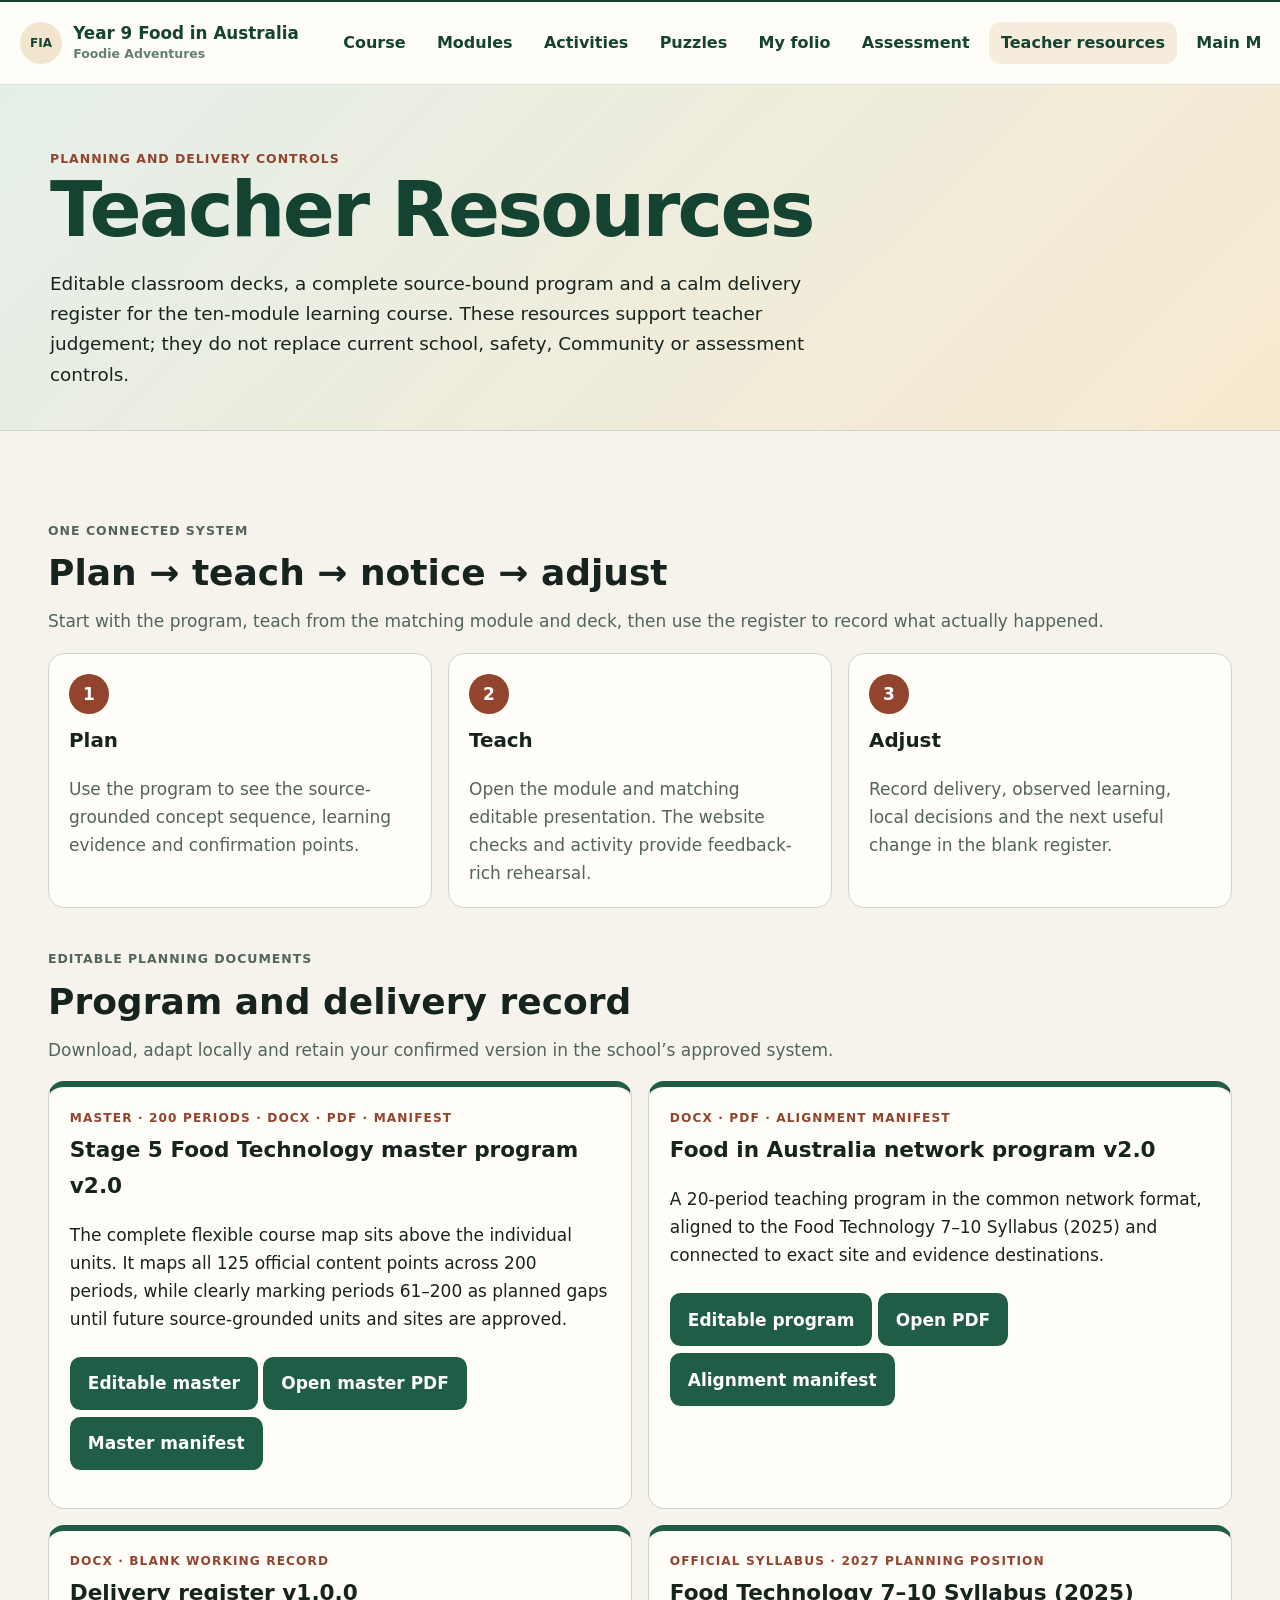
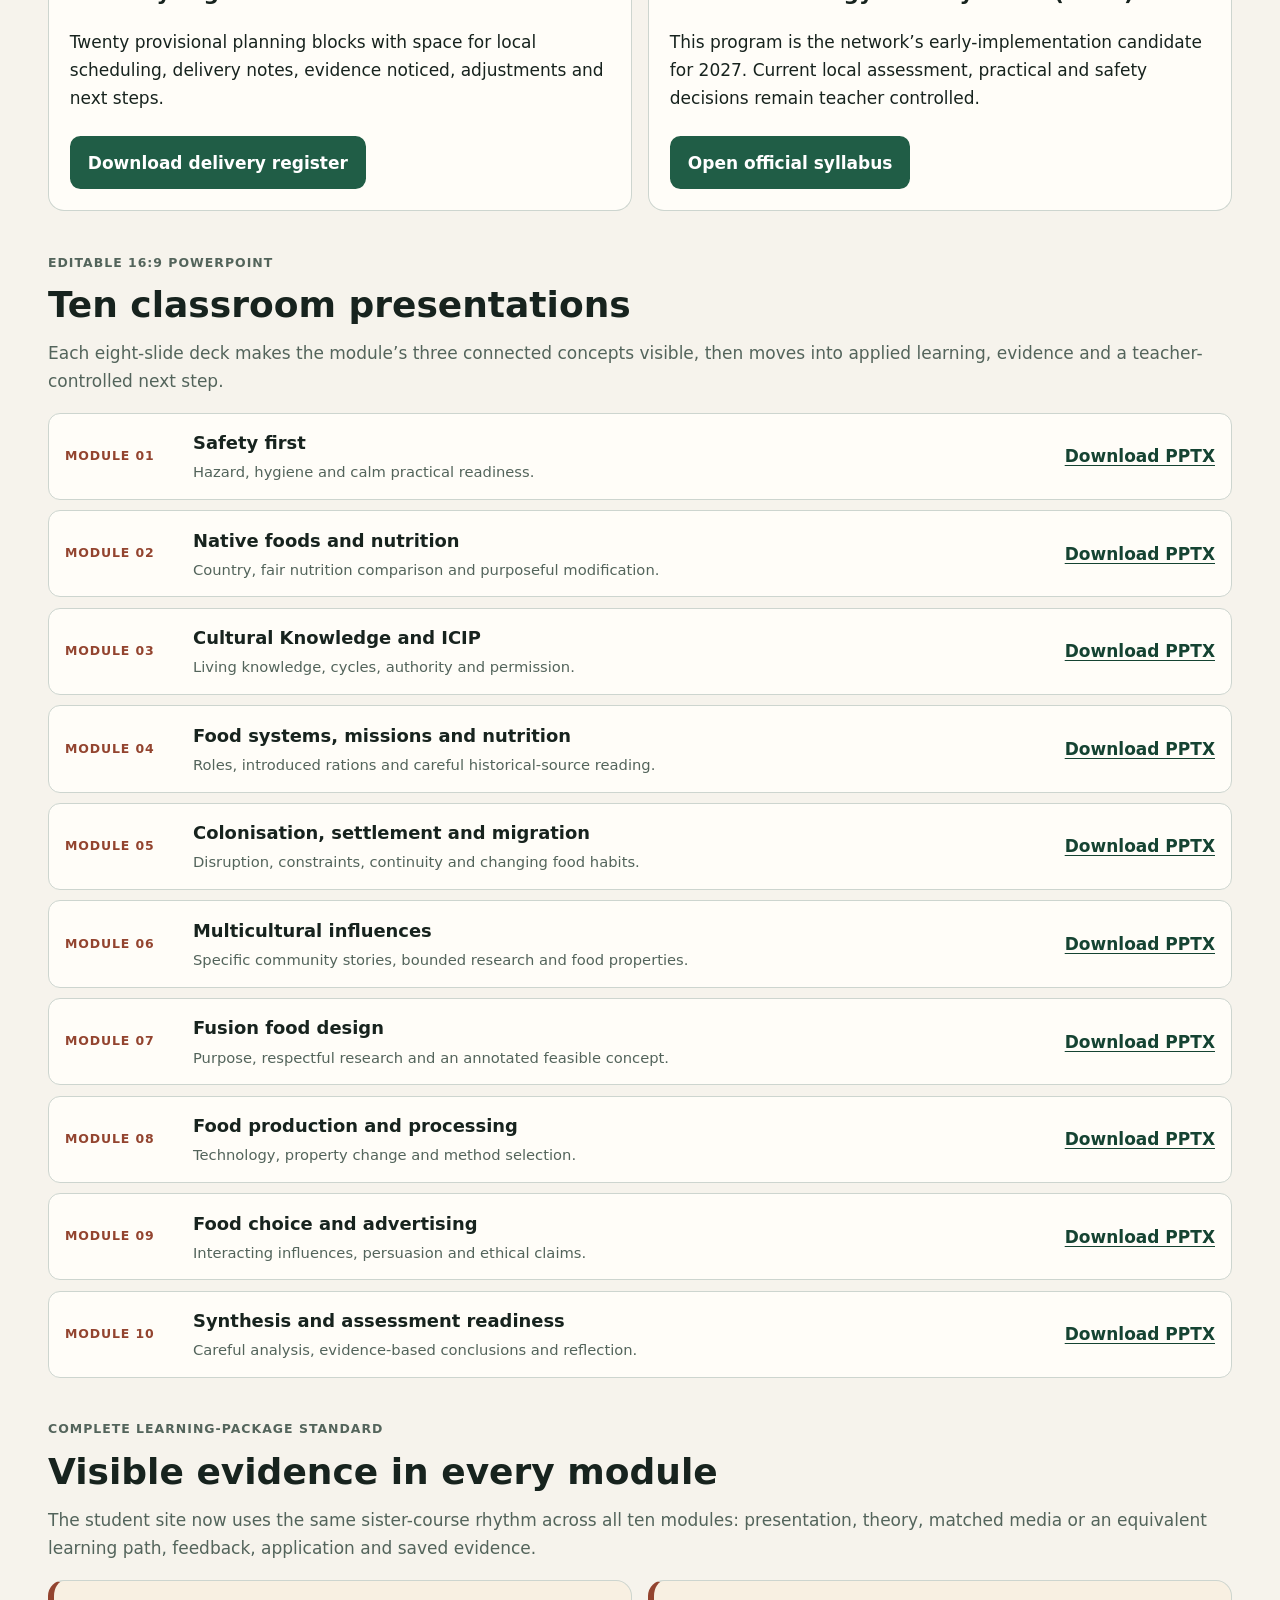
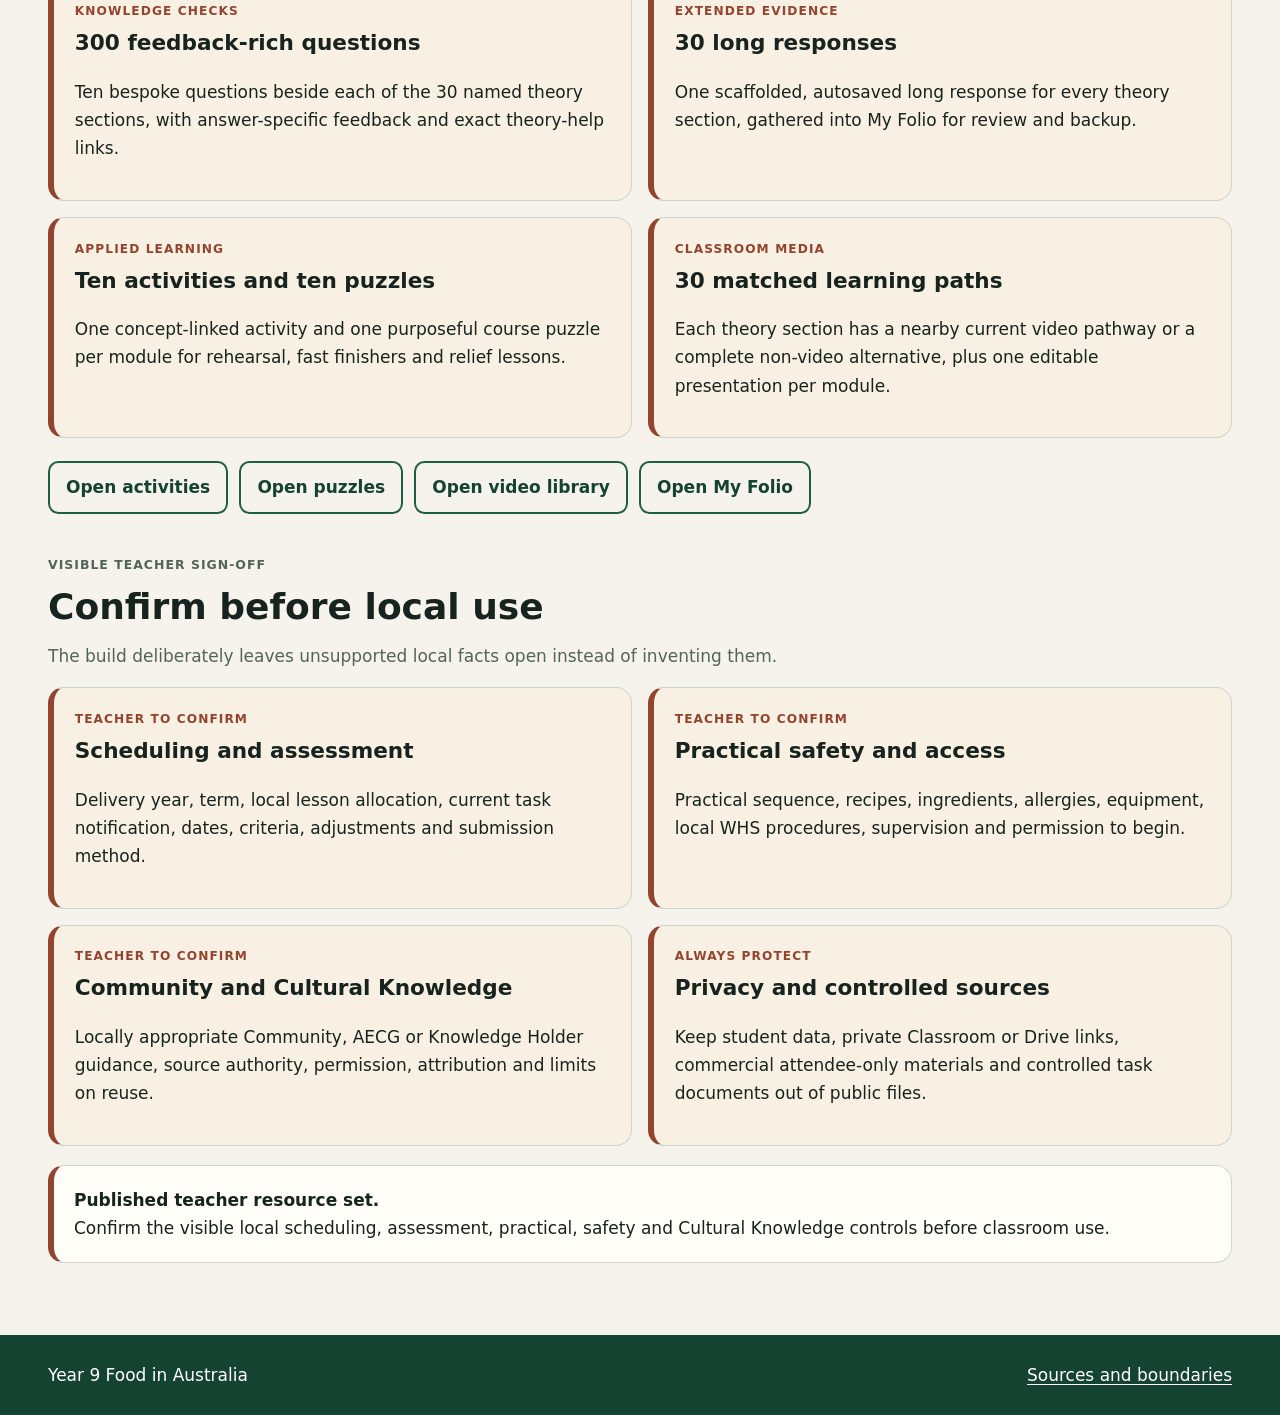
==== commit 83c9ec71: "Align Food in Australia program and syllabus resources" ====
--- a/teacher-resources.html
+++ b/teacher-resources.html
@@ -29,8 +29,10 @@
     <section class="section" id="documents" aria-labelledby="documents-title">
       <div class="section-heading"><p class="eyebrow">Editable planning documents</p><h2 id="documents-title">Program and delivery record</h2><p>Download, adapt locally and retain your confirmed version in the school’s approved system.</p></div>
       <div class="resource-feature-grid">
-        <article class="resource-feature"><p class="component-label">DOCX · complete program</p><h3>Teacher program v1.0.0</h3><p>Ten-week backward map across all 30 theory sections, learning checks, activities, capstones, folio, visuals, videos and presentations.</p><a class="button" href="resources/teacher/teacher-program-v1.0.0.docx" download>Download teacher program</a></article>
+        <article class="resource-feature"><p class="component-label">MASTER · 200 periods · DOCX · PDF · manifest</p><h3>Stage 5 Food Technology master program v2.0</h3><p>The complete flexible course map sits above the individual units. It maps all 125 official content points across 200 periods, while clearly marking periods 61–200 as planned gaps until future source-grounded units and sites are approved.</p><p><a class="button" href="resources/teacher/food-technology-family/Stage-5-Food-200-Hour-Master-Teaching-Program-v2.0-Network-Benchmark.docx" download>Editable master</a> <a class="button" href="resources/teacher/food-technology-family/Stage-5-Food-200-Hour-Master-Teaching-Program-v2.0-Network-Benchmark.pdf" download>Open master PDF</a> <a class="button" href="resources/teacher/food-technology-family/Stage-5-Food-200-Hour-Master-Alignment-Manifest-v2.0.json">Master manifest</a></p></article>
+        <article class="resource-feature"><p class="component-label">DOCX · PDF · alignment manifest</p><h3>Food in Australia network program v2.0</h3><p>A 20-period teaching program in the common network format, aligned to the Food Technology 7–10 Syllabus (2025) and connected to exact site and evidence destinations.</p><p><a class="button" href="resources/teacher/Food-in-Australia-20-Period-Teaching-Program-v2.0-Network-Benchmark.docx" download>Editable program</a> <a class="button" href="resources/teacher/Food-in-Australia-20-Period-Teaching-Program-v2.0-Network-Benchmark.pdf" download>Open PDF</a> <a class="button" href="resources/teacher/Food-in-Australia-20-Period-Alignment-Manifest-v2.0.json">Alignment manifest</a></p></article>
         <article class="resource-feature"><p class="component-label">DOCX · blank working record</p><h3>Delivery register v1.0.0</h3><p>Twenty provisional planning blocks with space for local scheduling, delivery notes, evidence noticed, adjustments and next steps.</p><a class="button" href="resources/teacher/delivery-register-v1.0.0.docx" download>Download delivery register</a></article>
+        <article class="resource-feature"><p class="component-label">Official syllabus · 2027 planning position</p><h3>Food Technology 7–10 Syllabus (2025)</h3><p>This program is the network’s early-implementation candidate for 2027. Current local assessment, practical and safety decisions remain teacher controlled.</p><a class="button" href="https://curriculum.nsw.edu.au/learning-areas/tas/food-technology-7-10-2025/overview/course" target="_blank" rel="noopener">Open official syllabus</a></article>
       </div>
     </section>
 
